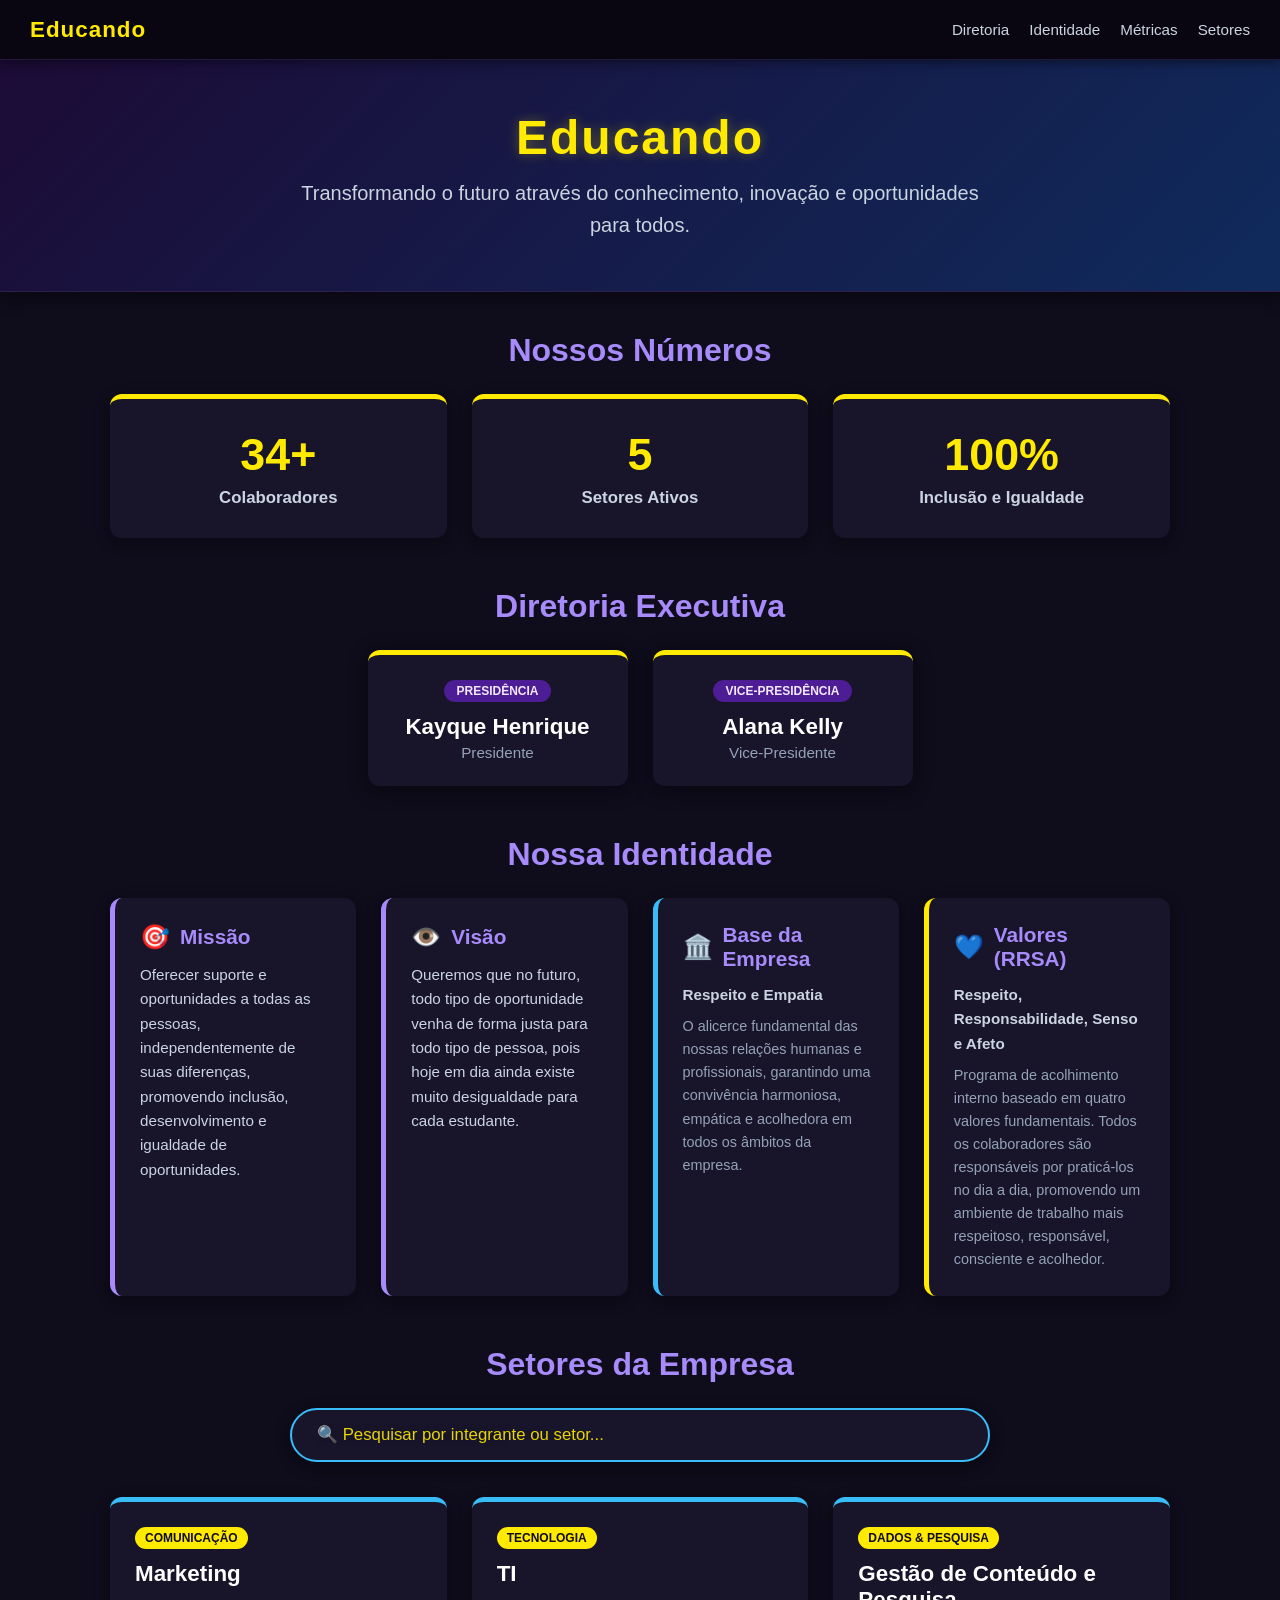
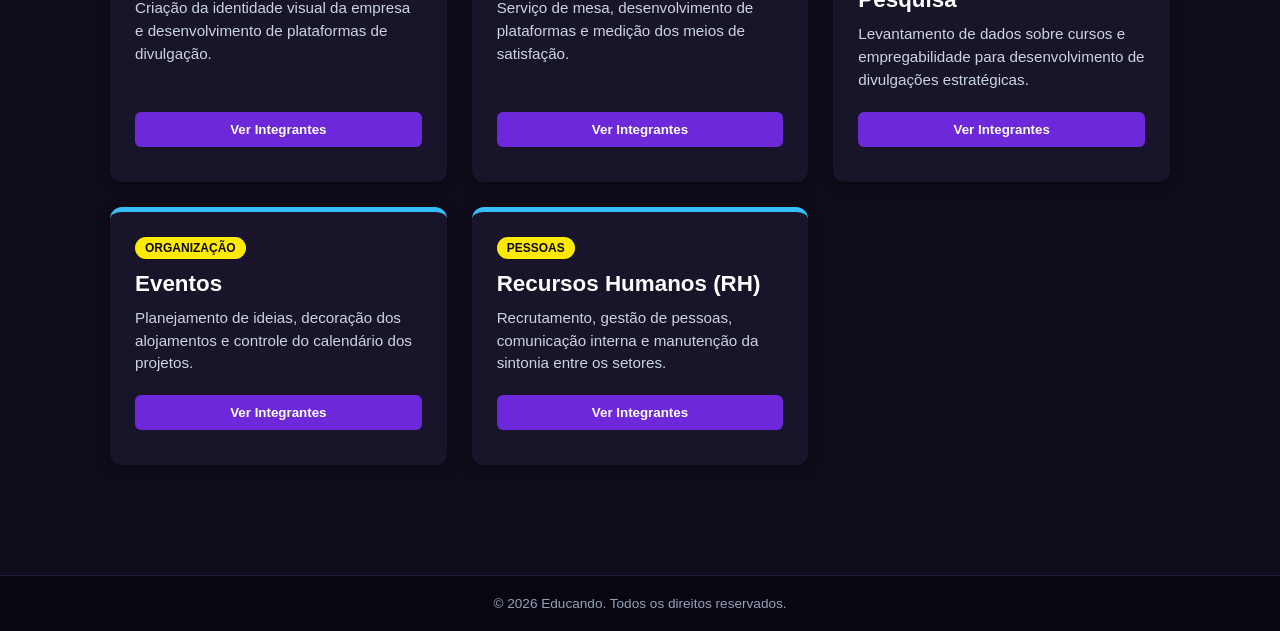
==== projeto-educando/projeto-educando/index.html @ cc8574ee "Inicializando projeto" ====
<!DOCTYPE html>
<html lang="pt-BR">
<head>
    <meta charset="UTF-8">
    <meta name="viewport" content="width=device-width, initial-scale=1.0">
    <title>Educando - Nossos Setores</title>
    <link rel="stylesheet" href="style.css">
</head>
<body>

    <!-- BARRA DE NAVEGAÇÃO -->
    <nav class="navbar">
        <div class="nav-logo">Educando</div>
        <ul class="nav-links">
            <li><a href="#diretoria">Diretoria</a></li>
            <li><a href="#identidade">Identidade</a></li>
            <li><a href="#metricas">Métricas</a></li>
            <li><a href="#setores">Setores</a></li>
        </ul>
    </nav>

    <header id="inicio">
        <div class="logo">Educando</div>
        <p class="slogan">Transformando o futuro através do conhecimento, inovação e oportunidades para todos.</p>
    </header>

    <main class="container">

        <!-- PAINEL DE MÉTRICAS -->
        <section id="metricas" class="secao-metricas">
            <h2>Nossos Números</h2>
            <div class="grid-metricas">
                <div class="card-metrica">
                    <span class="numero-metrica">34+</span>
                    <span class="label-metrica">Colaboradores</span>
                </div>
                <div class="card-metrica">
                    <span class="numero-metrica">5</span>
                    <span class="label-metrica">Setores Ativos</span>
                </div>
                <div class="card-metrica">
                    <span class="numero-metrica">100%</span>
                    <span class="label-metrica">Inclusão e Igualdade</span>
                </div>
            </div>
        </section>

        <!-- SEÇÃO DE DIRETORIA EXECUTIVA -->
        <section id="diretoria" class="secao-lideranca">
            <h2>Diretoria Executiva</h2>
            <div class="grid-liderança">
                <div class="card-lider">
                    <span class="cargo-badge">Presidência</span>
                    <h3>Kayque Henrique</h3>
                    <p>Presidente</p>
                </div>
                <div class="card-lider">
                    <span class="cargo-badge">Vice-Presidência</span>
                    <h3>Alana Kelly</h3>
                    <p>Vice-Presidente</p>
                </div>
            </div>
        </section>

        <!-- SEÇÃO MISSÃO, VISÃO, BASE E VALORES -->
        <section id="identidade" class="secao-institucional">
            <h2>Nossa Identidade</h2>
            <div class="grid-institucional">
                
                <div class="card-institucional">
                    <div class="icon-titulo">
                        <span class="icone">🎯</span>
                        <h3>Missão</h3>
                    </div>
                    <p>Oferecer suporte e oportunidades a todas as pessoas, independentemente de suas diferenças, promovendo inclusão, desenvolvimento e igualdade de oportunidades.</p>
                </div>

                <div class="card-institucional">
                    <div class="icon-titulo">
                        <span class="icone">👁️</span>
                        <h3>Visão</h3>
                    </div>
                    <p>Queremos que no futuro, todo tipo de oportunidade venha de forma justa para todo tipo de pessoa, pois hoje em dia ainda existe muito desigualdade para cada estudante.</p>
                </div>

                <div class="card-institucional card-base">
                    <div class="icon-titulo">
                        <span class="icone">🏛️</span>
                        <h3>Base da Empresa</h3>
                    </div>
                    <p><strong>Respeito e Empatia</strong></p>
                    <p class="descricao-valores">O alicerce fundamental das nossas relações humanas e profissionais, garantindo uma convivência harmoniosa, empática e acolhedora em todos os âmbitos da empresa.</p>
                </div>

                <div class="card-institucional card-valores">
                    <div class="icon-titulo">
                        <span class="icone">💙</span>
                        <h3>Valores (RRSA)</h3>
                    </div>
                    <p><strong>Respeito, Responsabilidade, Senso e Afeto</strong></p>
                    <p class="descricao-valores">Programa de acolhimento interno baseado em quatro valores fundamentais. Todos os colaboradores são responsáveis por praticá-los no dia a dia, promovendo um ambiente de trabalho mais respeitoso, responsável, consciente e acolhedor.</p>
                </div>

            </div>
        </section>

        <!-- SEÇÃO DOS SETORES E BUSCA -->
        <section id="setores" class="secao-setores">
            <h2>Setores da Empresa</h2>

            <!-- BUSCA DE INTEGRANTES -->
            <div class="busca-container">
                <input type="text" id="inputBusca" placeholder="🔍 Pesquisar por integrante ou setor...">
            </div>

            <div class="grid-setores">
                
                <!-- Setor Marketing -->
                <div class="card-setor">
                    <span class="badge">Comunicação</span>
                    <h3>Marketing</h3>
                    <p>Criação da identidade visual da empresa e desenvolvimento de plataformas de divulgação.</p>
                    
                    <button class="btn-toggle">Ver Integrantes</button>
                    <div class="integrantes escondido">
                        <strong>Integrantes:</strong>
                        <ul>
                            <li><strong>Gestora:</strong> Bruna Aimy</li>
                            <li>Julia Alves</li>
                            <li>Julia Novaes</li>
                            <li>Victória Sampaio</li>
                            <li>Jonathan Soares</li>
                            <li>Otávio Rodrigues</li>
                            <li>Juliana De Souza</li>
                            <li>Mayara Zettler</li>
                        </ul>
                    </div>
                </div>

                <!-- Setor TI -->
                <div class="card-setor">
                    <span class="badge">Tecnologia</span>
                    <h3>TI</h3>
                    <p>Serviço de mesa, desenvolvimento de plataformas e medição dos meios de satisfação.</p>
                    
                    <button class="btn-toggle">Ver Integrantes</button>
                    <div class="integrantes escondido">
                        <strong>Integrantes:</strong>
                        <ul>
                            <li><strong>Gestor:</strong> João Gabriel</li>
                            <li>Anderson Reis</li>
                            <li>Yago Porcino</li>
                            <li>Pedro Leal</li>
                            <li>Arthur Gonçalves</li>
                            <li>Vitor Gabriel</li>
                            <li>Augusto Gimenes</li>
                            <li>João Victor</li>
                        </ul>                         [base64]
                    </div>
                </div>

                <!-- Setor Gestão de Conteúdo -->
                <div class="card-setor">
                    <span class="badge">Dados & Pesquisa</span>
                    <h3>Gestão de Conteúdo e Pesquisa</h3>
                    <p>Levantamento de dados sobre cursos e empregabilidade para desenvolvimento de divulgações estratégicas.</p>
                    
                    <button class="btn-toggle">Ver Integrantes</button>
                    <div class="integrantes escondido">
                        <strong>Integrantes:</strong>
                        <ul>
                            <li><strong>Gestor:</strong> Pedro Nascimento</li>
                            <li>Mirela Nascimento</li>
                            <li>Thamiris Santos </li>
                            <li>Maria Fernanda</li>
                            <li>Nicolas Lira</li>
                            <li>Livia Magalhães</li>
                        </ul>
                    </div>
                </div>

                <!-- Setor Eventos -->
                <div class="card-setor">
                    <span class="badge">Organização</span>
                    <h3>Eventos</h3>
                    <p>Planejamento de ideias, decoração dos alojamentos e controle do calendário dos projetos.</p>
                    
                    <button class="btn-toggle">Ver Integrantes</button>
                    <div class="integrantes escondido">
                        <strong>Integrantes:</strong>
                        <ul>
                            <li><strong>Gestor:</strong> Matheus Zimiano</li>
                            <li>Carlos Eduardo</li>
                            <li>Ana Beatriz</li>
                            <li>Isabela Rocha</li>
                            <li>Giovanna Ishiba</li>
                            <li>Tainah Mendes</li>
                        </ul>
                    </div>
                </div>

                <!-- Setor RH -->
                <div class="card-setor">
                    <span class="badge">Pessoas</span>
                    <h3>Recursos Humanos (RH)</h3>
                    <p>Recrutamento, gestão de pessoas, comunicação interna e manutenção da sintonia entre os setores.</p>
                    
                    <button class="btn-toggle">Ver Integrantes</button>
                    <div class="integrantes escondido">
                        <strong>Integrantes:</strong>
                        <ul>
                            <li><strong>Gestora:</strong> Grazieli Oliveira</li>
                            <li>Augusto Cesar</li>
                            <li>Ana Clara</li>
                            <li>Emily Fenuchi</li>
                            <li>Esther Salgueiro</li>
                            <li>Nicole Souza</li>
                            <li>Vitória Carolina </li>
                        </ul>
                    </div>
                </div>

            </div>
        </section>
    </main>

    <footer>
        <p>&copy; 2026 Educando. Todos os direitos reservados.</p>
    </footer>

    <script src="script.js"></script>
</body>
</html>
---- projeto-educando/projeto-educando/style.css ----
* {
    box-sizing: border-box;
    margin: 0;
    padding: 0;
}

html {
    scroll-behavior: smooth;
}

body {
    font-family: 'Segoe UI', Tahoma, Geneva, Verdana, sans-serif;
    background-color: #0f0c1b;
    color: #e2e8f0;
    display: flex;
    flex-direction: column;
    min-height: 100vh;
    padding-top: 60px;
}

/* Navbar Fixa */
.navbar {
    position: fixed;
    top: 0;
    left: 0;
    width: 100%;
    height: 60px;
    background-color: #090611;
    display: flex;
    justify-content: space-between;
    align-items: center;
    padding: 0 30px;
    box-shadow: 0 2px 10px rgba(0, 0, 0, 0.5);
    z-index: 1000;
    border-bottom: 1px solid #1f1a3a;
}

.nav-logo {
    color: #ffea00;
    font-size: 1.4rem;
    font-weight: 800;
    letter-spacing: 1px;
}

.nav-links {
    display: flex;
    list-style: none;
    gap: 20px;
}

.nav-links a {
    color: #cbd5e1;
    text-decoration: none;
    font-size: 0.95rem;
    font-weight: 500;
    transition: color 0.2s ease;
}

.nav-links a:hover {
    color: #ffea00;
}

/* Cabeçalho */
header {
    background: linear-gradient(135deg, #1c0b36, #0f2b5c);
    color: white;
    text-align: center;
    padding: 50px 20px;
    box-shadow: 0 4px 15px rgba(0, 0, 0, 0.5);
    border-bottom: 1px solid #2d1f4e;
}

header .logo {
    font-size: 3rem;
    font-weight: 800;
    letter-spacing: 2px;
    color: #ffea00;
    margin-bottom: 12px;
    text-shadow: 0 0 12px rgba(255, 234, 0, 0.3);
}

header .slogan {
    font-size: 1.25rem;
    max-width: 700px;
    margin: 0 auto;
    line-height: 1.6;
    font-weight: 300;
    color: #cbd5e1;
}

.container {
    max-width: 1100px;
    margin: 40px auto;
    padding: 0 20px;
    flex: 1;
}

/* Títulos Globais */
section h2 {
    text-align: center;
    color: #a78bfa;
    margin-bottom: 25px;
    font-size: 2rem;
}

/* Painel de Métricas (Cartões) */
.secao-metricas {
    margin-bottom: 50px;
}

.grid-metricas {
    display: grid;
    grid-template-columns: repeat(auto-fit, minmax(280px, 1fr));
    gap: 25px;
}

.card-metrica {
    background: #18142a;
    border-radius: 12px;
    padding: 30px 20px;
    text-align: center;
    box-shadow: 0 4px 15px rgba(0, 0, 0, 0.3);
    border-top: 5px solid #ffea00;
    transition: transform 0.2s ease;
}

.card-metrica:hover {
    transform: translateY(-4px);
}

.numero-metrica {
    display: block;
    font-size: 2.8rem;
    font-weight: 800;
    color: #ffea00;
    margin-bottom: 8px;
}

.label-metrica {
    font-size: 1.05rem;
    color: #cbd5e1;
    font-weight: 600;
}

/* Diretoria Executiva */
.secao-lideranca {
    margin-bottom: 50px;
}

.grid-liderança {
    display: flex;
    justify-content: center;
    gap: 25px;
    flex-wrap: wrap;
}

.card-lider {
    background: #18142a;
    border-radius: 12px;
    padding: 25px 35px;
    border-top: 5px solid #ffea00;
    box-shadow: 0 4px 20px rgba(0, 0, 0, 0.4);
    min-width: 260px;
    text-align: center;
    transition: transform 0.2s ease;
}

.card-lider:hover {
    transform: translateY(-4px);
}

.cargo-badge {
    background-color: #4c1d95;
    color: #f3e8ff;
    font-size: 0.75rem;
    font-weight: bold;
    padding: 4px 12px;
    border-radius: 12px;
    text-transform: uppercase;
    display: inline-block;
    margin-bottom: 12px;
}

.card-lider h3 {
    color: #ffffff;
    font-size: 1.4rem;
    margin-bottom: 4px;
}

.card-lider p {
    color: #94a3b8;
    font-size: 0.95rem;
}

/* Missão, Visão, Base e Valores */
.secao-institucional {
    margin-bottom: 50px;
}

.grid-institucional {
    display: grid;
    grid-template-columns: repeat(auto-fit, minmax(240px, 1fr));
    gap: 25px;
}

.card-institucional {
    background: #18142a;
    border-radius: 12px;
    padding: 25px;
    box-shadow: 0 4px 15px rgba(0, 0, 0, 0.3);
    border-left: 5px solid #a78bfa;
}

.card-base {
    border-left-color: #38bdf8;
}

.card-valores {
    border-left-color: #ffea00;
}

.icon-titulo {
    display: flex;
    align-items: center;
    gap: 10px;
    margin-bottom: 12px;
}

.icon-titulo .icone {
    font-size: 1.5rem;
}

.card-institucional h3 {
    color: #a78bfa;
    font-size: 1.3rem;
}

.card-institucional p {
    font-size: 0.95rem;
    line-height: 1.6;
    color: #cbd5e1;
}

.descricao-valores {
    margin-top: 8px;
    font-size: 0.9rem !important;
    color: #94a3b8 !important;
}

/* Campo de Busca */
.busca-container {
    max-width: 700px;
    margin: 0 auto 35px auto;
}

.busca-container input {
    width: 100%;
    padding: 15px 25px;
    border-radius: 30px;
    border: 2px solid #38bdf8;
    background-color: #18142a;
    color: #ffffff;
    font-size: 1.05rem;
    outline: none;
    box-shadow: 0 4px 15px rgba(0, 0, 0, 0.4);
    transition: all 0.3s ease;
}

.busca-container input::placeholder {
    color: #ffea00;
    opacity: 0.9;
}

.busca-container input:focus {
    border-color: #ffea00;
    box-shadow: 0 0 15px rgba(255, 234, 0, 0.3);
}

/* Setores */
.secao-setores {
    margin-bottom: 30px;
}

.grid-setores {
    display: grid;
    grid-template-columns: repeat(auto-fit, minmax(300px, 1fr));
    gap: 25px;
}

.card-setor {
    background: #18142a;
    border-radius: 12px;
    padding: 25px;
    border-top: 5px solid #38bdf8;
    box-shadow: 0 4px 15px rgba(0, 0, 0, 0.3);
    display: flex;
    flex-direction: column;
}

.badge {
    background-color: #ffea00;
    color: #0f0c1b;
    font-size: 0.75rem;
    font-weight: bold;
    padding: 4px 10px;
    border-radius: 12px;
    text-transform: uppercase;
    align-self: flex-start;
    margin-bottom: 12px;
}

.card-setor h3 {
    color: #ffffff;
    margin-bottom: 10px;
    font-size: 1.4rem;
}

.card-setor p {
    font-size: 0.95rem;
    line-height: 1.5;
    color: #cbd5e1;
    margin-bottom: 20px;
    flex-grow: 1;
}

/* Botão de Integrantes */
.btn-toggle {
    background-color: #6d28d9;
    color: white;
    border: none;
    padding: 10px 15px;
    border-radius: 6px;
    cursor: pointer;
    font-weight: bold;
    transition: background-color 0.2s ease;
    margin-bottom: 10px;
}

.btn-toggle:hover {
    background-color: #0284c7;
}

/* Lista de Integrantes */
.integrantes {
    background-color: #0f0c1b;
    padding: 12px 15px;
    border-radius: 8px;
    border-left: 3px solid #ffea00;
    margin-top: 10px;
}

.escondido {
    display: none;
}

.integrantes strong {
    font-size: 0.85rem;
    color: #a78bfa;
    display: block;
    margin-bottom: 6px;
}

.integrantes ul {
    list-style-type: square;
    padding-left: 18px;
    font-size: 0.9rem;
    color: #e2e8f0;
}

.integrantes li {
    margin-bottom: 4px;
}

/* Rodapé */
footer {
    background-color: #090611;
    color: #94a3b8;
    text-align: center;
    padding: 20px;
    font-size: 0.85rem;
    margin-top: 40px;
    border-top: 1px solid #1f1a3a;
}
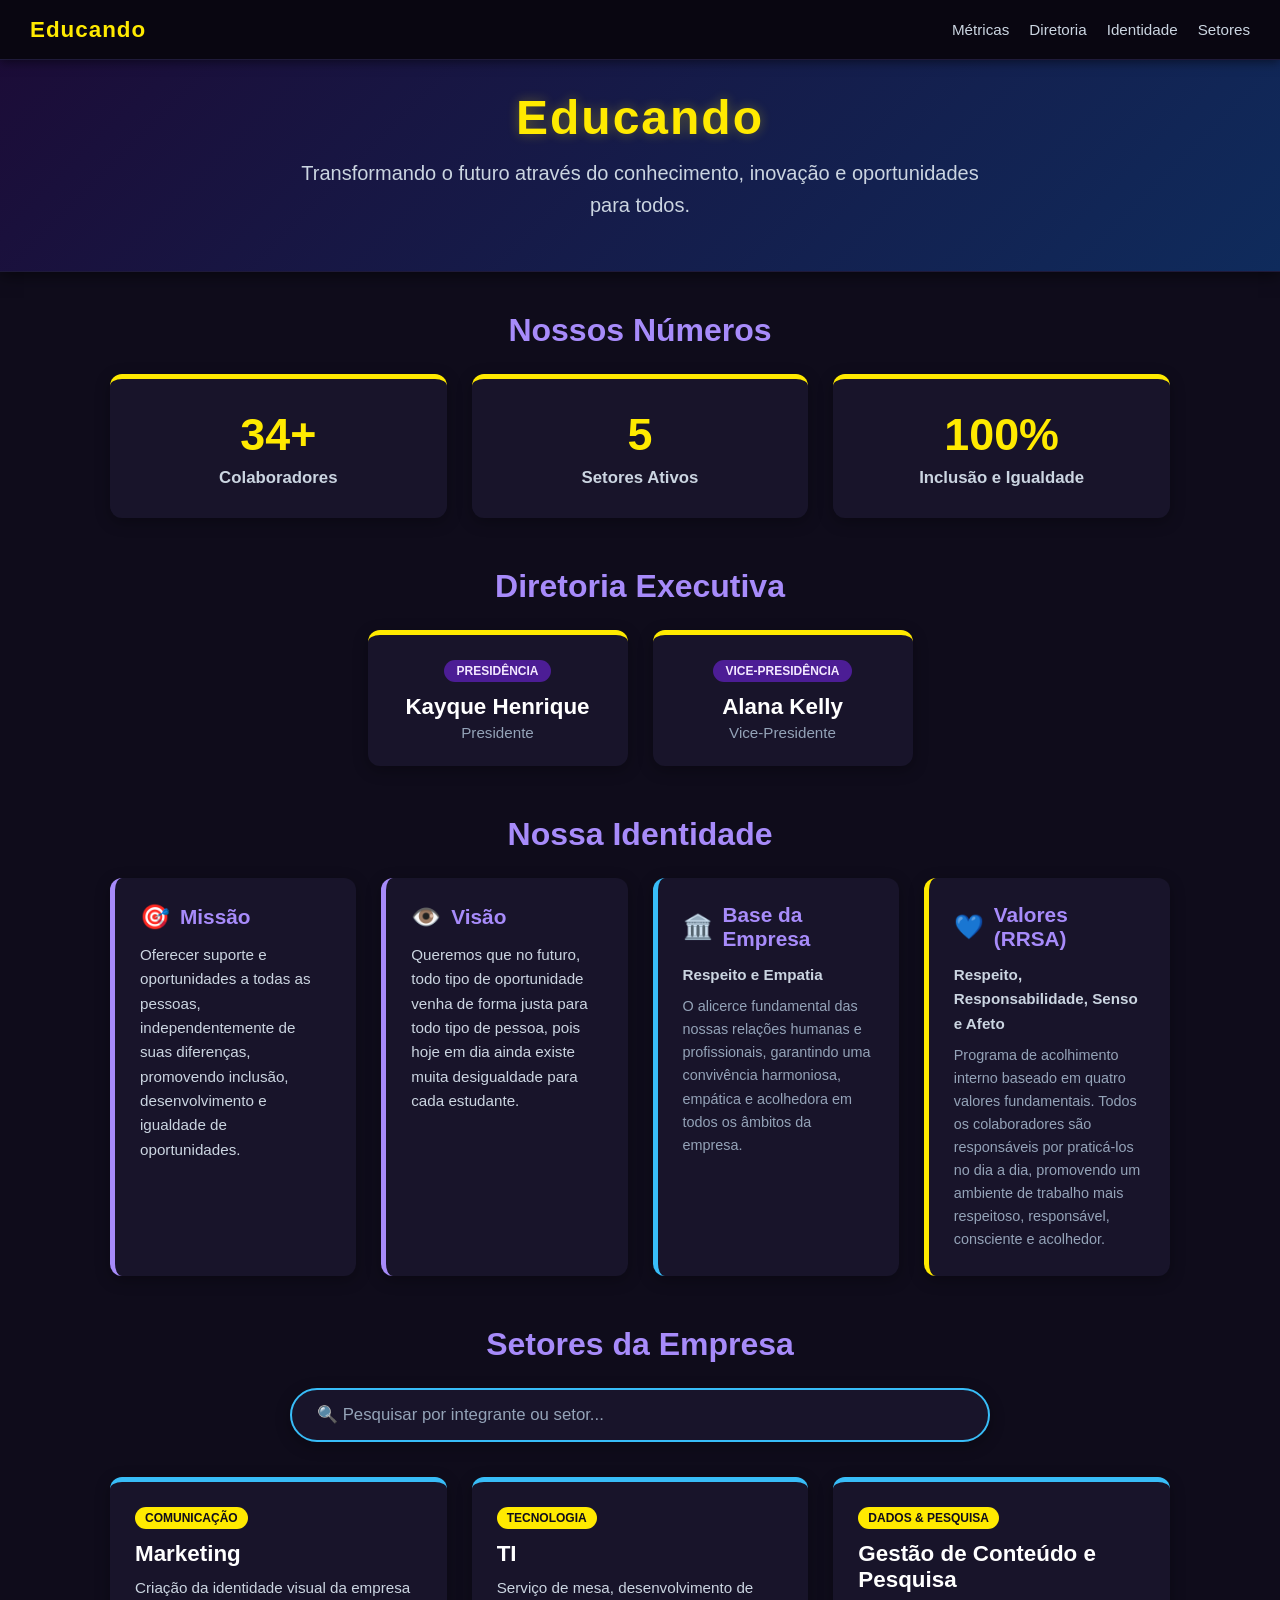
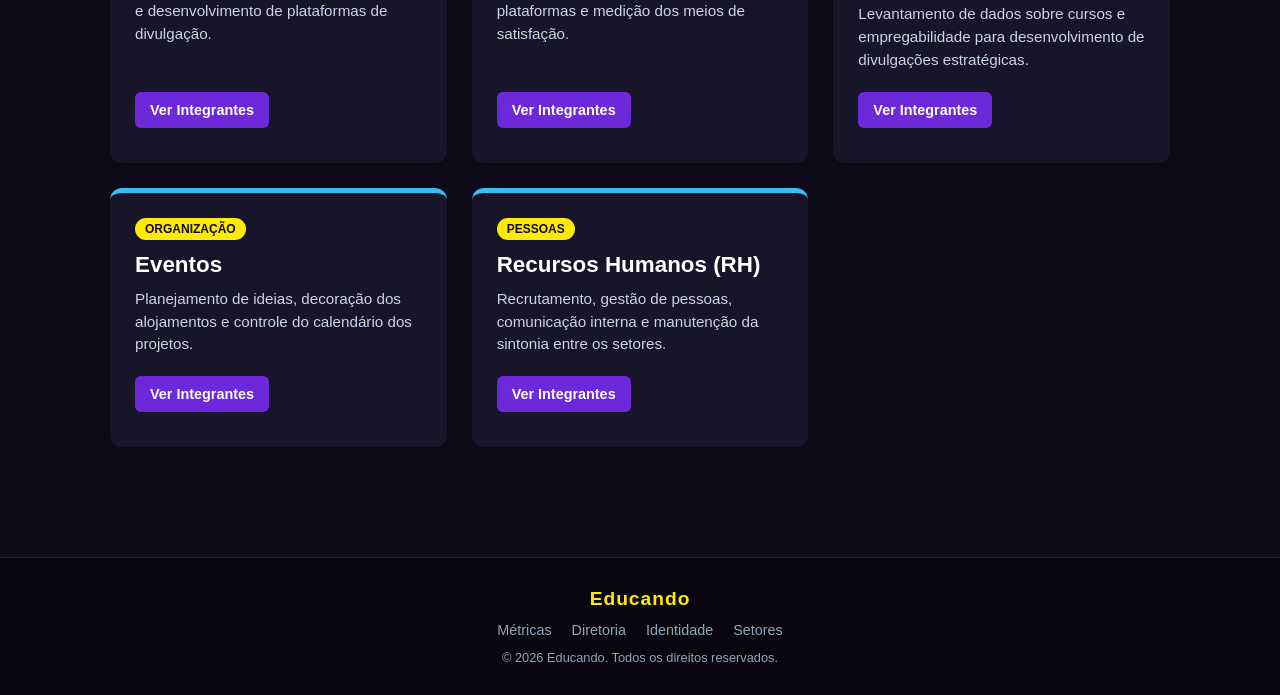
==== commit d34b9ce3: "Otimizações realizadas no código do site." ====
--- a/projeto-educando/projeto-educando/index.html
+++ b/projeto-educando/projeto-educando/index.html
@@ -3,126 +3,172 @@
 <head>
     <meta charset="UTF-8">
     <meta name="viewport" content="width=device-width, initial-scale=1.0">
-    <title>Educando - Nossos Setores</title>
+    
+    <!-- SEO -->
+    <meta name="description" content="Portal Educando — conectando jovens a oportunidades de estudo, estágio e crescimento profissional.">
+    <meta name="keywords" content="educação, vestibular, estágio, oportunidades, jovens">
+    <meta name="author" content="Educando">
+
+    <!-- Open Graph -->
+    <meta property="og:title" content="Educando | Portal de Oportunidades para Jovens">
+    <meta property="og:description" content="Conheça a equipe e os setores do portal Educando.">
+    <meta property="og:type" content="website">
+
+    <title>Educando | Portal de Oportunidades para Jovens</title>
     <link rel="stylesheet" href="style.css">
 </head>
 <body>
 
-    <!-- BARRA DE NAVEGAÇÃO -->
-    <nav class="navbar">
-        <div class="nav-logo">Educando</div>
-        <ul class="nav-links">
-            <li><a href="#diretoria">Diretoria</a></li>
-            <li><a href="#identidade">Identidade</a></li>
-            <li><a href="#metricas">Métricas</a></li>
-            <li><a href="#setores">Setores</a></li>
-        </ul>
-    </nav>
-
     <header id="inicio">
-        <div class="logo">Educando</div>
-        <p class="slogan">Transformando o futuro através do conhecimento, inovação e oportunidades para todos.</p>
+        <nav class="navbar" aria-label="Navegação principal">
+            <a href="#inicio" class="nav-logo" aria-label="Educando - Página inicial">Educando</a>
+            <ul class="nav-links">
+                <li><a href="#metricas">Métricas</a></li>
+                <li><a href="#diretoria">Diretoria</a></li>
+                <li><a href="#identidade">Identidade</a></li>
+                <li><a href="#setores">Setores</a></li>
+            </ul>
+        </nav>
+
+        <div class="hero-content">
+            <h1 class="logo">Educando</h1>
+            <p class="slogan">
+                Transformando o futuro através do conhecimento, 
+                inovação e oportunidades para todos.
+            </p>
+        </div>
     </header>
 
     <main class="container">
 
-        <!-- PAINEL DE MÉTRICAS -->
-        <section id="metricas" class="secao-metricas">
-            <h2>Nossos Números</h2>
+        <!-- MÉTRICAS -->
+        <section id="metricas" class="secao-metricas" aria-labelledby="titulo-metricas">
+            <h2 id="titulo-metricas" class="secao-titulo">Nossos Números</h2>
             <div class="grid-metricas">
+
                 <div class="card-metrica">
-                    <span class="numero-metrica">34+</span>
+                    <span class="numero-metrica" aria-label="Mais de 34 colaboradores">34+</span>
                     <span class="label-metrica">Colaboradores</span>
                 </div>
+
                 <div class="card-metrica">
-                    <span class="numero-metrica">5</span>
+                    <span class="numero-metrica" aria-label="5 setores ativos">5</span>
                     <span class="label-metrica">Setores Ativos</span>
                 </div>
+
                 <div class="card-metrica">
-                    <span class="numero-metrica">100%</span>
+                    <span class="numero-metrica" aria-label="100% de inclusão e igualdade">100%</span>
                     <span class="label-metrica">Inclusão e Igualdade</span>
                 </div>
-            </div>
-        </section>
-
-        <!-- SEÇÃO DE DIRETORIA EXECUTIVA -->
-        <section id="diretoria" class="secao-lideranca">
-            <h2>Diretoria Executiva</h2>
-            <div class="grid-liderança">
-                <div class="card-lider">
+
+            </div>
+        </section>
+
+        <!-- DIRETORIA -->
+        <section id="diretoria" class="secao-lideranca" aria-labelledby="titulo-diretoria">
+            <h2 id="titulo-diretoria" class="secao-titulo">Diretoria Executiva</h2>
+            <div class="grid-lideranca">
+
+                <article class="card-lider">
                     <span class="cargo-badge">Presidência</span>
                     <h3>Kayque Henrique</h3>
                     <p>Presidente</p>
-                </div>
-                <div class="card-lider">
+                </article>
+
+                <article class="card-lider">
                     <span class="cargo-badge">Vice-Presidência</span>
                     <h3>Alana Kelly</h3>
                     <p>Vice-Presidente</p>
-                </div>
-            </div>
-        </section>
-
-        <!-- SEÇÃO MISSÃO, VISÃO, BASE E VALORES -->
-        <section id="identidade" class="secao-institucional">
-            <h2>Nossa Identidade</h2>
+                </article>
+
+            </div>
+        </section>
+
+        <!-- IDENTIDADE -->
+        <section id="identidade" class="secao-institucional" aria-labelledby="titulo-identidade">
+            <h2 id="titulo-identidade" class="secao-titulo">Nossa Identidade</h2>
             <div class="grid-institucional">
-                
-                <div class="card-institucional">
-                    <div class="icon-titulo">
-                        <span class="icone">🎯</span>
+
+                <article class="card-institucional">
+                    <div class="icon-titulo">
+                        <span class="icone" aria-hidden="true">🎯</span>
                         <h3>Missão</h3>
                     </div>
-                    <p>Oferecer suporte e oportunidades a todas as pessoas, independentemente de suas diferenças, promovendo inclusão, desenvolvimento e igualdade de oportunidades.</p>
-                </div>
-
-                <div class="card-institucional">
-                    <div class="icon-titulo">
-                        <span class="icone">👁️</span>
+                    <p>
+                        Oferecer suporte e oportunidades a todas as pessoas, 
+                        independentemente de suas diferenças, promovendo inclusão, 
+                        desenvolvimento e igualdade de oportunidades.
+                    </p>
+                </article>
+
+                <article class="card-institucional">
+                    <div class="icon-titulo">
+                        <span class="icone" aria-hidden="true">👁️</span>
                         <h3>Visão</h3>
                     </div>
-                    <p>Queremos que no futuro, todo tipo de oportunidade venha de forma justa para todo tipo de pessoa, pois hoje em dia ainda existe muito desigualdade para cada estudante.</p>
-                </div>
-
-                <div class="card-institucional card-base">
-                    <div class="icon-titulo">
-                        <span class="icone">🏛️</span>
+                    <p>
+                        Queremos que no futuro, todo tipo de oportunidade venha de 
+                        forma justa para todo tipo de pessoa, pois hoje em dia ainda 
+                        existe muita desigualdade para cada estudante.
+                    </p>
+                </article>
+
+                <article class="card-institucional card-base">
+                    <div class="icon-titulo">
+                        <span class="icone" aria-hidden="true">🏛️</span>
                         <h3>Base da Empresa</h3>
                     </div>
                     <p><strong>Respeito e Empatia</strong></p>
-                    <p class="descricao-valores">O alicerce fundamental das nossas relações humanas e profissionais, garantindo uma convivência harmoniosa, empática e acolhedora em todos os âmbitos da empresa.</p>
-                </div>
-
-                <div class="card-institucional card-valores">
-                    <div class="icon-titulo">
-                        <span class="icone">💙</span>
+                    <p class="descricao-valores">
+                        O alicerce fundamental das nossas relações humanas e profissionais, 
+                        garantindo uma convivência harmoniosa, empática e acolhedora em 
+                        todos os âmbitos da empresa.
+                    </p>
+                </article>
+
+                <article class="card-institucional card-valores">
+                    <div class="icon-titulo">
+                        <span class="icone" aria-hidden="true">💙</span>
                         <h3>Valores (RRSA)</h3>
                     </div>
                     <p><strong>Respeito, Responsabilidade, Senso e Afeto</strong></p>
-                    <p class="descricao-valores">Programa de acolhimento interno baseado em quatro valores fundamentais. Todos os colaboradores são responsáveis por praticá-los no dia a dia, promovendo um ambiente de trabalho mais respeitoso, responsável, consciente e acolhedor.</p>
-                </div>
-
-            </div>
-        </section>
-
-        <!-- SEÇÃO DOS SETORES E BUSCA -->
-        <section id="setores" class="secao-setores">
-            <h2>Setores da Empresa</h2>
-
-            <!-- BUSCA DE INTEGRANTES -->
+                    <p class="descricao-valores">
+                        Programa de acolhimento interno baseado em quatro valores 
+                        fundamentais. Todos os colaboradores são responsáveis por 
+                        praticá-los no dia a dia, promovendo um ambiente de trabalho 
+                        mais respeitoso, responsável, consciente e acolhedor.
+                    </p>
+                </article>
+
+            </div>
+        </section>
+
+        <!-- SETORES -->
+        <section id="setores" class="secao-setores" aria-labelledby="titulo-setores">
+            <h2 id="titulo-setores" class="secao-titulo">Setores da Empresa</h2>
+
             <div class="busca-container">
-                <input type="text" id="inputBusca" placeholder="🔍 Pesquisar por integrante ou setor...">
+                <label for="inputBusca" class="sr-only">Pesquisar integrante ou setor</label>
+                <input
+                    type="search"
+                    id="inputBusca"
+                    placeholder="🔍 Pesquisar por integrante ou setor..."
+                    aria-label="Pesquisar integrantes ou setores"
+                    autocomplete="off"
+                >
             </div>
 
             <div class="grid-setores">
-                
-                <!-- Setor Marketing -->
-                <div class="card-setor">
+
+                <!-- Marketing -->
+                <article class="card-setor" aria-label="Setor de Marketing">
                     <span class="badge">Comunicação</span>
                     <h3>Marketing</h3>
                     <p>Criação da identidade visual da empresa e desenvolvimento de plataformas de divulgação.</p>
-                    
-                    <button class="btn-toggle">Ver Integrantes</button>
-                    <div class="integrantes escondido">
+                    <button class="btn-toggle" aria-expanded="false" aria-controls="integrantes-marketing">
+                        Ver Integrantes
+                    </button>
+                    <div class="integrantes" id="integrantes-marketing">
                         <strong>Integrantes:</strong>
                         <ul>
                             <li><strong>Gestora:</strong> Bruna Aimy</li>
@@ -135,16 +181,17 @@
                             <li>Mayara Zettler</li>
                         </ul>
                     </div>
-                </div>
-
-                <!-- Setor TI -->
-                <div class="card-setor">
+                </article>
+
+                <!-- TI -->
+                <article class="card-setor" aria-label="Setor de TI">
                     <span class="badge">Tecnologia</span>
                     <h3>TI</h3>
                     <p>Serviço de mesa, desenvolvimento de plataformas e medição dos meios de satisfação.</p>
-                    
-                    <button class="btn-toggle">Ver Integrantes</button>
-                    <div class="integrantes escondido">
+                    <button class="btn-toggle" aria-expanded="false" aria-controls="integrantes-ti">
+                        Ver Integrantes
+                    </button>
+                    <div class="integrantes" id="integrantes-ti">
                         <strong>Integrantes:</strong>
                         <ul>
                             <li><strong>Gestor:</strong> João Gabriel</li>
@@ -155,38 +202,40 @@
                             <li>Vitor Gabriel</li>
                             <li>Augusto Gimenes</li>
                             <li>João Victor</li>
-                        </ul>                         [base64]
-                    </div>
-                </div>
-
-                <!-- Setor Gestão de Conteúdo -->
-                <div class="card-setor">
+                        </ul>
+                    </div>
+                </article>
+
+                <!-- Gestão de Conteúdo -->
+                <article class="card-setor" aria-label="Setor de Gestão de Conteúdo e Pesquisa">
                     <span class="badge">Dados & Pesquisa</span>
                     <h3>Gestão de Conteúdo e Pesquisa</h3>
                     <p>Levantamento de dados sobre cursos e empregabilidade para desenvolvimento de divulgações estratégicas.</p>
-                    
-                    <button class="btn-toggle">Ver Integrantes</button>
-                    <div class="integrantes escondido">
+                    <button class="btn-toggle" aria-expanded="false" aria-controls="integrantes-conteudo">
+                        Ver Integrantes
+                    </button>
+                    <div class="integrantes" id="integrantes-conteudo">
                         <strong>Integrantes:</strong>
                         <ul>
                             <li><strong>Gestor:</strong> Pedro Nascimento</li>
                             <li>Mirela Nascimento</li>
-                            <li>Thamiris Santos </li>
+                            <li>Thamiris Santos</li>
                             <li>Maria Fernanda</li>
                             <li>Nicolas Lira</li>
                             <li>Livia Magalhães</li>
                         </ul>
                     </div>
-                </div>
-
-                <!-- Setor Eventos -->
-                <div class="card-setor">
+                </article>
+
+                <!-- Eventos -->
+                <article class="card-setor" aria-label="Setor de Eventos">
                     <span class="badge">Organização</span>
                     <h3>Eventos</h3>
                     <p>Planejamento de ideias, decoração dos alojamentos e controle do calendário dos projetos.</p>
-                    
-                    <button class="btn-toggle">Ver Integrantes</button>
-                    <div class="integrantes escondido">
+                    <button class="btn-toggle" aria-expanded="false" aria-controls="integrantes-eventos">
+                        Ver Integrantes
+                    </button>
+                    <div class="integrantes" id="integrantes-eventos">
                         <strong>Integrantes:</strong>
                         <ul>
                             <li><strong>Gestor:</strong> Matheus Zimiano</li>
@@ -197,16 +246,17 @@
                             <li>Tainah Mendes</li>
                         </ul>
                     </div>
-                </div>
-
-                <!-- Setor RH -->
-                <div class="card-setor">
+                </article>
+
+                <!-- RH -->
+                <article class="card-setor" aria-label="Setor de Recursos Humanos">
                     <span class="badge">Pessoas</span>
                     <h3>Recursos Humanos (RH)</h3>
                     <p>Recrutamento, gestão de pessoas, comunicação interna e manutenção da sintonia entre os setores.</p>
-                    
-                    <button class="btn-toggle">Ver Integrantes</button>
-                    <div class="integrantes escondido">
+                    <button class="btn-toggle" aria-expanded="false" aria-controls="integrantes-rh">
+                        Ver Integrantes
+                    </button>
+                    <div class="integrantes" id="integrantes-rh">
                         <strong>Integrantes:</strong>
                         <ul>
                             <li><strong>Gestora:</strong> Grazieli Oliveira</li>
@@ -215,17 +265,27 @@
                             <li>Emily Fenuchi</li>
                             <li>Esther Salgueiro</li>
                             <li>Nicole Souza</li>
-                            <li>Vitória Carolina </li>
-                        </ul>
-                    </div>
-                </div>
+                            <li>Vitória Carolina</li>
+                        </ul>
+                    </div>
+                </article>
 
             </div>
         </section>
     </main>
 
+    <!-- RODAPÉ -->
     <footer>
-        <p>&copy; 2026 Educando. Todos os direitos reservados.</p>
+        <div class="footer-content">
+            <p class="footer-brand">Educando</p>
+            <nav aria-label="Links do rodapé">
+                <a href="#metricas">Métricas</a>
+                <a href="#diretoria">Diretoria</a>
+                <a href="#identidade">Identidade</a>
+                <a href="#setores">Setores</a>
+            </nav>
+            <p class="footer-copy">&copy; 2026 Educando. Todos os direitos reservados.</p>
+        </div>
     </footer>
 
     <script src="script.js"></script>
--- a/projeto-educando/projeto-educando/style.css
+++ b/projeto-educando/projeto-educando/style.css
@@ -1,4 +1,50 @@
-* {
+/* ══════════════════════════════════════════════════════════════
+   VARIÁVEIS GLOBAIS
+══════════════════════════════════════════════════════════════ */
+:root {
+    /* Cores de fundo */
+    --cor-fundo:            #0f0c1b;
+    --cor-fundo-nav:        #090611;
+    --cor-card:             #18142a;
+    --cor-borda-sutil:      #1f1a3a;
+
+    /* Cores de destaque */
+    --cor-amarelo:          #ffea00;
+    --cor-roxo:             #a78bfa;
+    --cor-roxo-escuro:      #6d28d9;
+    --cor-roxo-badge:       #4c1d95;
+    --cor-azul:             #38bdf8;
+    --cor-azul-escuro:      #0284c7;
+
+    /* Cores de texto */
+    --texto-primario:       #e2e8f0;
+    --texto-secundario:     #cbd5e1;
+    --texto-muted:          #94a3b8;
+
+    /* Sombras */
+    --sombra-card:          0 4px 15px rgba(0, 0, 0, 0.3);
+    --sombra-card-hover:    0 8px 25px rgba(0, 0, 0, 0.5);
+    --sombra-nav:           0 2px 10px rgba(0, 0, 0, 0.5);
+
+    /* Bordas */
+    --radius-card:          12px;
+    --radius-badge:         12px;
+    --radius-btn:           6px;
+
+    /* Tipografia */
+    --fonte-base: 'Segoe UI', Tahoma, Geneva, Verdana, sans-serif;
+
+    /* Transições */
+    --transicao-padrao:     0.2s ease;
+    --transicao-suave:      0.35s ease;
+}
+
+/* ══════════════════════════════════════════════════════════════
+   RESET E BASE
+══════════════════════════════════════════════════════════════ */
+*,
+*::before,
+*::after {
     box-sizing: border-box;
     margin: 0;
     padding: 0;
@@ -9,37 +55,73 @@
 }
 
 body {
-    font-family: 'Segoe UI', Tahoma, Geneva, Verdana, sans-serif;
-    background-color: #0f0c1b;
-    color: #e2e8f0;
+    font-family: var(--fonte-base);
+    background-color: var(--cor-fundo);
+    color: var(--texto-primario);
     display: flex;
     flex-direction: column;
     min-height: 100vh;
-    padding-top: 60px;
-}
-
-/* Navbar Fixa */
+}
+
+/* ══════════════════════════════════════════════════════════════
+   ACESSIBILIDADE — CLASSE SR-ONLY
+   Visível apenas para leitores de tela
+══════════════════════════════════════════════════════════════ */
+.sr-only {
+    position: absolute;
+    width: 1px;
+    height: 1px;
+    padding: 0;
+    margin: -1px;
+    overflow: hidden;
+    clip: rect(0, 0, 0, 0);
+    white-space: nowrap;
+    border: 0;
+}
+
+/* ══════════════════════════════════════════════════════════════
+   HEADER E NAVBAR
+══════════════════════════════════════════════════════════════ */
+header {
+    background: linear-gradient(135deg, #1c0b36, #0f2b5c);
+    border-bottom: 1px solid var(--cor-borda-sutil);
+    box-shadow: 0 4px 15px rgba(0, 0, 0, 0.5);
+}
+
+/* Navbar fixa dentro do header */
 .navbar {
     position: fixed;
     top: 0;
     left: 0;
     width: 100%;
     height: 60px;
-    background-color: #090611;
+    background-color: var(--cor-fundo-nav);
     display: flex;
     justify-content: space-between;
     align-items: center;
     padding: 0 30px;
-    box-shadow: 0 2px 10px rgba(0, 0, 0, 0.5);
+    box-shadow: var(--sombra-nav);
+    border-bottom: 1px solid var(--cor-borda-sutil);
     z-index: 1000;
-    border-bottom: 1px solid #1f1a3a;
 }
 
 .nav-logo {
-    color: #ffea00;
+    color: var(--cor-amarelo);
     font-size: 1.4rem;
     font-weight: 800;
     letter-spacing: 1px;
+    text-decoration: none;
+    transition: opacity var(--transicao-padrao);
+}
+
+.nav-logo:hover {
+    opacity: 0.85;
+}
+
+.nav-logo:focus-visible {
+    outline: 2px solid var(--cor-amarelo);
+    outline-offset: 4px;
+    border-radius: 4px;
 }
 
 .nav-links {
@@ -49,61 +131,93 @@
 }
 
 .nav-links a {
-    color: #cbd5e1;
+    color: var(--texto-secundario);
     text-decoration: none;
     font-size: 0.95rem;
     font-weight: 500;
-    transition: color 0.2s ease;
+    transition: color var(--transicao-padrao);
 }
 
 .nav-links a:hover {
-    color: #ffea00;
-}
-
-/* Cabeçalho */
-header {
-    background: linear-gradient(135deg, #1c0b36, #0f2b5c);
-    color: white;
+    color: var(--cor-amarelo);
+}
+
+.nav-links a:focus-visible {
+    outline: 2px solid var(--cor-amarelo);
+    outline-offset: 4px;
+    border-radius: 4px;
+}
+
+/* Hero — conteúdo do header abaixo da navbar */
+.hero-content {
     text-align: center;
-    padding: 50px 20px;
-    box-shadow: 0 4px 15px rgba(0, 0, 0, 0.5);
-    border-bottom: 1px solid #2d1f4e;
-}
-
-header .logo {
+    padding: 90px 20px 50px; /* 90px para compensar navbar fixa */
+}
+
+.hero-content .logo {
     font-size: 3rem;
     font-weight: 800;
     letter-spacing: 2px;
-    color: #ffea00;
+    color: var(--cor-amarelo);
     margin-bottom: 12px;
     text-shadow: 0 0 12px rgba(255, 234, 0, 0.3);
 }
 
-header .slogan {
+.hero-content .slogan {
     font-size: 1.25rem;
     max-width: 700px;
     margin: 0 auto;
     line-height: 1.6;
     font-weight: 300;
-    color: #cbd5e1;
-}
-
+    color: var(--texto-secundario);
+}
+
+/* ══════════════════════════════════════════════════════════════
+   CONTAINER PRINCIPAL
+══════════════════════════════════════════════════════════════ */
 .container {
     max-width: 1100px;
+    width: 100%;
     margin: 40px auto;
     padding: 0 20px;
     flex: 1;
 }
 
-/* Títulos Globais */
-section h2 {
+/* ══════════════════════════════════════════════════════════════
+   TÍTULOS DE SEÇÃO
+══════════════════════════════════════════════════════════════ */
+.secao-titulo {
     text-align: center;
-    color: #a78bfa;
+    color: var(--cor-roxo);
     margin-bottom: 25px;
     font-size: 2rem;
 }
 
-/* Painel de Métricas (Cartões) */
+/* ══════════════════════════════════════════════════════════════
+   CARDS — ESTILOS COMPARTILHADOS
+══════════════════════════════════════════════════════════════ */
+.card-metrica,
+.card-lider,
+.card-institucional,
+.card-setor {
+    background: var(--cor-card);
+    border-radius: var(--radius-card);
+    box-shadow: var(--sombra-card);
+    transition: transform var(--transicao-padrao),
+                box-shadow var(--transicao-padrao);
+}
+
+.card-metrica:hover,
+.card-lider:hover,
+.card-institucional:hover,
+.card-setor:hover {
+    transform: translateY(-4px);
+    box-shadow: var(--sombra-card-hover);
+}
+
+/* ══════════════════════════════════════════════════════════════
+   SEÇÃO — MÉTRICAS
+══════════════════════════════════════════════════════════════ */
 .secao-metricas {
     margin-bottom: 50px;
 }
@@ -115,39 +229,34 @@
 }
 
 .card-metrica {
-    background: #18142a;
-    border-radius: 12px;
     padding: 30px 20px;
     text-align: center;
-    box-shadow: 0 4px 15px rgba(0, 0, 0, 0.3);
-    border-top: 5px solid #ffea00;
-    transition: transform 0.2s ease;
-}
-
-.card-metrica:hover {
-    transform: translateY(-4px);
+    border-top: 5px solid var(--cor-amarelo);
 }
 
 .numero-metrica {
     display: block;
     font-size: 2.8rem;
     font-weight: 800;
-    color: #ffea00;
+    color: var(--cor-amarelo);
     margin-bottom: 8px;
 }
 
 .label-metrica {
     font-size: 1.05rem;
-    color: #cbd5e1;
+    color: var(--texto-secundario);
     font-weight: 600;
 }
 
-/* Diretoria Executiva */
+/* ══════════════════════════════════════════════════════════════
+   SEÇÃO — DIRETORIA
+══════════════════════════════════════════════════════════════ */
 .secao-lideranca {
     margin-bottom: 50px;
 }
 
-.grid-liderança {
+/* Corrigido: removido acento da classe */
+.grid-lideranca {
     display: flex;
     justify-content: center;
     gap: 25px;
@@ -155,27 +264,19 @@
 }
 
 .card-lider {
-    background: #18142a;
-    border-radius: 12px;
     padding: 25px 35px;
-    border-top: 5px solid #ffea00;
-    box-shadow: 0 4px 20px rgba(0, 0, 0, 0.4);
+    border-top: 5px solid var(--cor-amarelo);
     min-width: 260px;
     text-align: center;
-    transition: transform 0.2s ease;
-}
-
-.card-lider:hover {
-    transform: translateY(-4px);
 }
 
 .cargo-badge {
-    background-color: #4c1d95;
+    background-color: var(--cor-roxo-badge);
     color: #f3e8ff;
     font-size: 0.75rem;
     font-weight: bold;
     padding: 4px 12px;
-    border-radius: 12px;
+    border-radius: var(--radius-badge);
     text-transform: uppercase;
     display: inline-block;
     margin-bottom: 12px;
@@ -188,11 +289,13 @@
 }
 
 .card-lider p {
-    color: #94a3b8;
+    color: var(--texto-muted);
     font-size: 0.95rem;
 }
 
-/* Missão, Visão, Base e Valores */
+/* ══════════════════════════════════════════════════════════════
+   SEÇÃO — IDENTIDADE INSTITUCIONAL
+══════════════════════════════════════════════════════════════ */
 .secao-institucional {
     margin-bottom: 50px;
 }
@@ -204,19 +307,17 @@
 }
 
 .card-institucional {
-    background: #18142a;
-    border-radius: 12px;
     padding: 25px;
-    box-shadow: 0 4px 15px rgba(0, 0, 0, 0.3);
-    border-left: 5px solid #a78bfa;
-}
-
+    border-left: 5px solid var(--cor-roxo);
+}
+
+/* Variações de cor da borda esquerda */
 .card-base {
-    border-left-color: #38bdf8;
+    border-left-color: var(--cor-azul);
 }
 
 .card-valores {
-    border-left-color: #ffea00;
+    border-left-color: var(--cor-amarelo);
 }
 
 .icon-titulo {
@@ -231,23 +332,72 @@
 }
 
 .card-institucional h3 {
-    color: #a78bfa;
+    color: var(--cor-roxo);
     font-size: 1.3rem;
 }
 
 .card-institucional p {
     font-size: 0.95rem;
     line-height: 1.6;
-    color: #cbd5e1;
-}
-
-.descricao-valores {
+    color: var(--texto-secundario);
+}
+
+/* Corrigido: sem !important — especificidade resolvida */
+.card-institucional .descricao-valores {
     margin-top: 8px;
-    font-size: 0.9rem !important;
-    color: #94a3b8 !important;
-}
-
-/* Campo de Busca */
+    font-size: 0.9rem;
+    color: var(--texto-muted);
+}
+
+/* ══════════════════════════════════════════════════════════════
+   SEÇÃO — SETORES
+══════════════════════════════════════════════════════════════ */
+.secao-setores {
+    margin-bottom: 30px;
+}
+
+.grid-setores {
+    display: grid;
+    grid-template-columns: repeat(auto-fit, minmax(300px, 1fr));
+    gap: 25px;
+}
+
+.card-setor {
+    padding: 25px;
+    border-top: 5px solid var(--cor-azul);
+    display: flex;
+    flex-direction: column;
+}
+
+.badge {
+    background-color: var(--cor-amarelo);
+    color: var(--cor-fundo);
+    font-size: 0.75rem;
+    font-weight: bold;
+    padding: 4px 10px;
+    border-radius: var(--radius-badge);
+    text-transform: uppercase;
+    align-self: flex-start;
+    margin-bottom: 12px;
+}
+
+.card-setor h3 {
+    color: #ffffff;
+    margin-bottom: 10px;
+    font-size: 1.4rem;
+}
+
+.card-setor > p {
+    font-size: 0.95rem;
+    line-height: 1.5;
+    color: var(--texto-secundario);
+    margin-bottom: 20px;
+    flex-grow: 1;
+}
+
+/* ══════════════════════════════════════════════════════════════
+   BUSCA
+══════════════════════════════════════════════════════════════ */
 .busca-container {
     max-width: 700px;
     margin: 0 auto 35px auto;
@@ -257,105 +407,84 @@
     width: 100%;
     padding: 15px 25px;
     border-radius: 30px;
-    border: 2px solid #38bdf8;
-    background-color: #18142a;
+    border: 2px solid var(--cor-azul);
+    background-color: var(--cor-card);
     color: #ffffff;
     font-size: 1.05rem;
     outline: none;
-    box-shadow: 0 4px 15px rgba(0, 0, 0, 0.4);
-    transition: all 0.3s ease;
-}
-
+    box-shadow: var(--sombra-card);
+    transition: border-color var(--transicao-suave),
+                box-shadow var(--transicao-suave);
+}
+
+/* Corrigido: placeholder mais legível */
 .busca-container input::placeholder {
-    color: #ffea00;
-    opacity: 0.9;
+    color: var(--texto-muted);
+    opacity: 1;
 }
 
 .busca-container input:focus {
-    border-color: #ffea00;
-    box-shadow: 0 0 15px rgba(255, 234, 0, 0.3);
-}
-
-/* Setores */
-.secao-setores {
-    margin-bottom: 30px;
-}
-
-.grid-setores {
-    display: grid;
-    grid-template-columns: repeat(auto-fit, minmax(300px, 1fr));
-    gap: 25px;
-}
-
-.card-setor {
-    background: #18142a;
-    border-radius: 12px;
-    padding: 25px;
-    border-top: 5px solid #38bdf8;
-    box-shadow: 0 4px 15px rgba(0, 0, 0, 0.3);
-    display: flex;
-    flex-direction: column;
-}
-
-.badge {
-    background-color: #ffea00;
-    color: #0f0c1b;
-    font-size: 0.75rem;
-    font-weight: bold;
-    padding: 4px 10px;
-    border-radius: 12px;
-    text-transform: uppercase;
-    align-self: flex-start;
-    margin-bottom: 12px;
-}
-
-.card-setor h3 {
+    border-color: var(--cor-amarelo);
+    box-shadow: 0 0 0 3px rgba(255, 234, 0, 0.25);
+}
+
+/* Mensagem de nenhum resultado — criada pelo JS */
+.msg-sem-resultado {
+    text-align: center;
+    color: var(--texto-muted);
+    font-size: 1rem;
+    padding: 30px;
+    background: var(--cor-card);
+    border-radius: var(--radius-card);
+    border: 1px dashed var(--cor-borda-sutil);
+    margin-top: 20px;
+    display: none;
+}
+
+/* ══════════════════════════════════════════════════════════════
+   BOTÃO TOGGLE DE INTEGRANTES
+══════════════════════════════════════════════════════════════ */
+.btn-toggle {
+    background-color: var(--cor-roxo-escuro);
     color: #ffffff;
-    margin-bottom: 10px;
-    font-size: 1.4rem;
-}
-
-.card-setor p {
-    font-size: 0.95rem;
-    line-height: 1.5;
-    color: #cbd5e1;
-    margin-bottom: 20px;
-    flex-grow: 1;
-}
-
-/* Botão de Integrantes */
-.btn-toggle {
-    background-color: #6d28d9;
-    color: white;
     border: none;
     padding: 10px 15px;
-    border-radius: 6px;
+    border-radius: var(--radius-btn);
     cursor: pointer;
     font-weight: bold;
-    transition: background-color 0.2s ease;
+    font-size: 0.9rem;
     margin-bottom: 10px;
+    transition: background-color var(--transicao-padrao);
+    align-self: flex-start;
 }
 
 .btn-toggle:hover {
-    background-color: #0284c7;
-}
-
-/* Lista de Integrantes */
+    background-color: var(--cor-azul-escuro);
+}
+
+.btn-toggle:focus-visible {
+    outline: 2px solid var(--cor-amarelo);
+    outline-offset: 3px;
+}
+
+
 .integrantes {
-    background-color: #0f0c1b;
+    display: none;
     padding: 12px 15px;
+    margin-top: 10px;
+    background-color: var(--cor-fundo);
     border-radius: 8px;
-    border-left: 3px solid #ffea00;
-    margin-top: 10px;
-}
-
-.escondido {
-    display: none;
+    border-left: 3px solid var(--cor-amarelo);
+}
+
+/* ← APENAS UM bloco .aberto, com display: block */
+.integrantes.aberto {
+    display: block;
 }
 
 .integrantes strong {
     font-size: 0.85rem;
-    color: #a78bfa;
+    color: var(--cor-roxo);
     display: block;
     margin-bottom: 6px;
 }
@@ -364,20 +493,164 @@
     list-style-type: square;
     padding-left: 18px;
     font-size: 0.9rem;
-    color: #e2e8f0;
+    color: var(--texto-primario);
 }
 
 .integrantes li {
     margin-bottom: 4px;
 }
 
-/* Rodapé */
+/* ══════════════════════════════════════════════════════════════
+   RODAPÉ
+══════════════════════════════════════════════════════════════ */
 footer {
-    background-color: #090611;
-    color: #94a3b8;
+    background-color: var(--cor-fundo-nav);
+    color: var(--texto-muted);
     text-align: center;
-    padding: 20px;
+    padding: 30px 20px;
     font-size: 0.85rem;
     margin-top: 40px;
-    border-top: 1px solid #1f1a3a;
+    border-top: 1px solid var(--cor-borda-sutil);
+}
+
+.footer-content {
+    display: flex;
+    flex-direction: column;
+    align-items: center;
+    gap: 12px;
+}
+
+.footer-brand {
+    font-size: 1.2rem;
+    font-weight: 800;
+    color: var(--cor-amarelo);
+    letter-spacing: 1px;
+}
+
+footer nav {
+    display: flex;
+    gap: 20px;
+    flex-wrap: wrap;
+    justify-content: center;
+}
+
+footer nav a {
+    color: var(--texto-muted);
+    text-decoration: none;
+    font-size: 0.9rem;
+    transition: color var(--transicao-padrao);
+}
+
+footer nav a:hover {
+    color: var(--cor-amarelo);
+}
+
+footer nav a:focus-visible {
+    outline: 2px solid var(--cor-amarelo);
+    outline-offset: 3px;
+    border-radius: 4px;
+}
+
+.footer-copy {
+    font-size: 0.8rem;
+    color: var(--texto-muted);
+}
+
+/* ══════════════════════════════════════════════════════════════
+   RESPONSIVIDADE — TABLET (max 768px)
+══════════════════════════════════════════════════════════════ */
+@media (max-width: 768px) {
+    /* Navbar */
+    .navbar {
+        padding: 10px 15px;
+        height: auto;
+        flex-wrap: wrap;
+        gap: 8px;
+        justify-content: center;
+    }
+
+    .nav-links {
+        gap: 12px;
+        flex-wrap: wrap;
+        justify-content: center;
+    }
+
+    .nav-links a {
+        font-size: 0.85rem;
+    }
+
+    /* Hero */
+    .hero-content {
+        padding: 100px 20px 40px;
+    }
+
+    .hero-content .logo {
+        font-size: 2.2rem;
+    }
+
+    .hero-content .slogan {
+        font-size: 1rem;
+    }
+
+    /* Títulos */
+    .secao-titulo {
+        font-size: 1.6rem;
+    }
+
+    /* Grids em coluna única */
+    .grid-setores,
+    .grid-institucional,
+    .grid-metricas {
+        grid-template-columns: 1fr;
+    }
+
+    /* Diretoria em coluna */
+    .grid-lideranca {
+        flex-direction: column;
+        align-items: center;
+    }
+
+    .card-lider {
+        min-width: unset;
+        width: 100%;
+        max-width: 400px;
+    }
+
+    /* Métricas menores */
+    .numero-metrica {
+        font-size: 2.2rem;
+    }
+}
+
+/* ══════════════════════════════════════════════════════════════
+   RESPONSIVIDADE — MOBILE (max 480px)
+══════════════════════════════════════════════════════════════ */
+@media (max-width: 480px) {
+    .hero-content .logo {
+        font-size: 1.8rem;
+    }
+
+    .hero-content .slogan {
+        font-size: 0.95rem;
+    }
+
+    .secao-titulo {
+        font-size: 1.4rem;
+    }
+
+    .busca-container input {
+        font-size: 0.95rem;
+        padding: 12px 18px;
+    }
+
+    .card-setor h3,
+    .card-lider h3 {
+        font-size: 1.2rem;
+    }
+
+    footer nav {
+        gap: 12px;
+    }
+
+
 }
